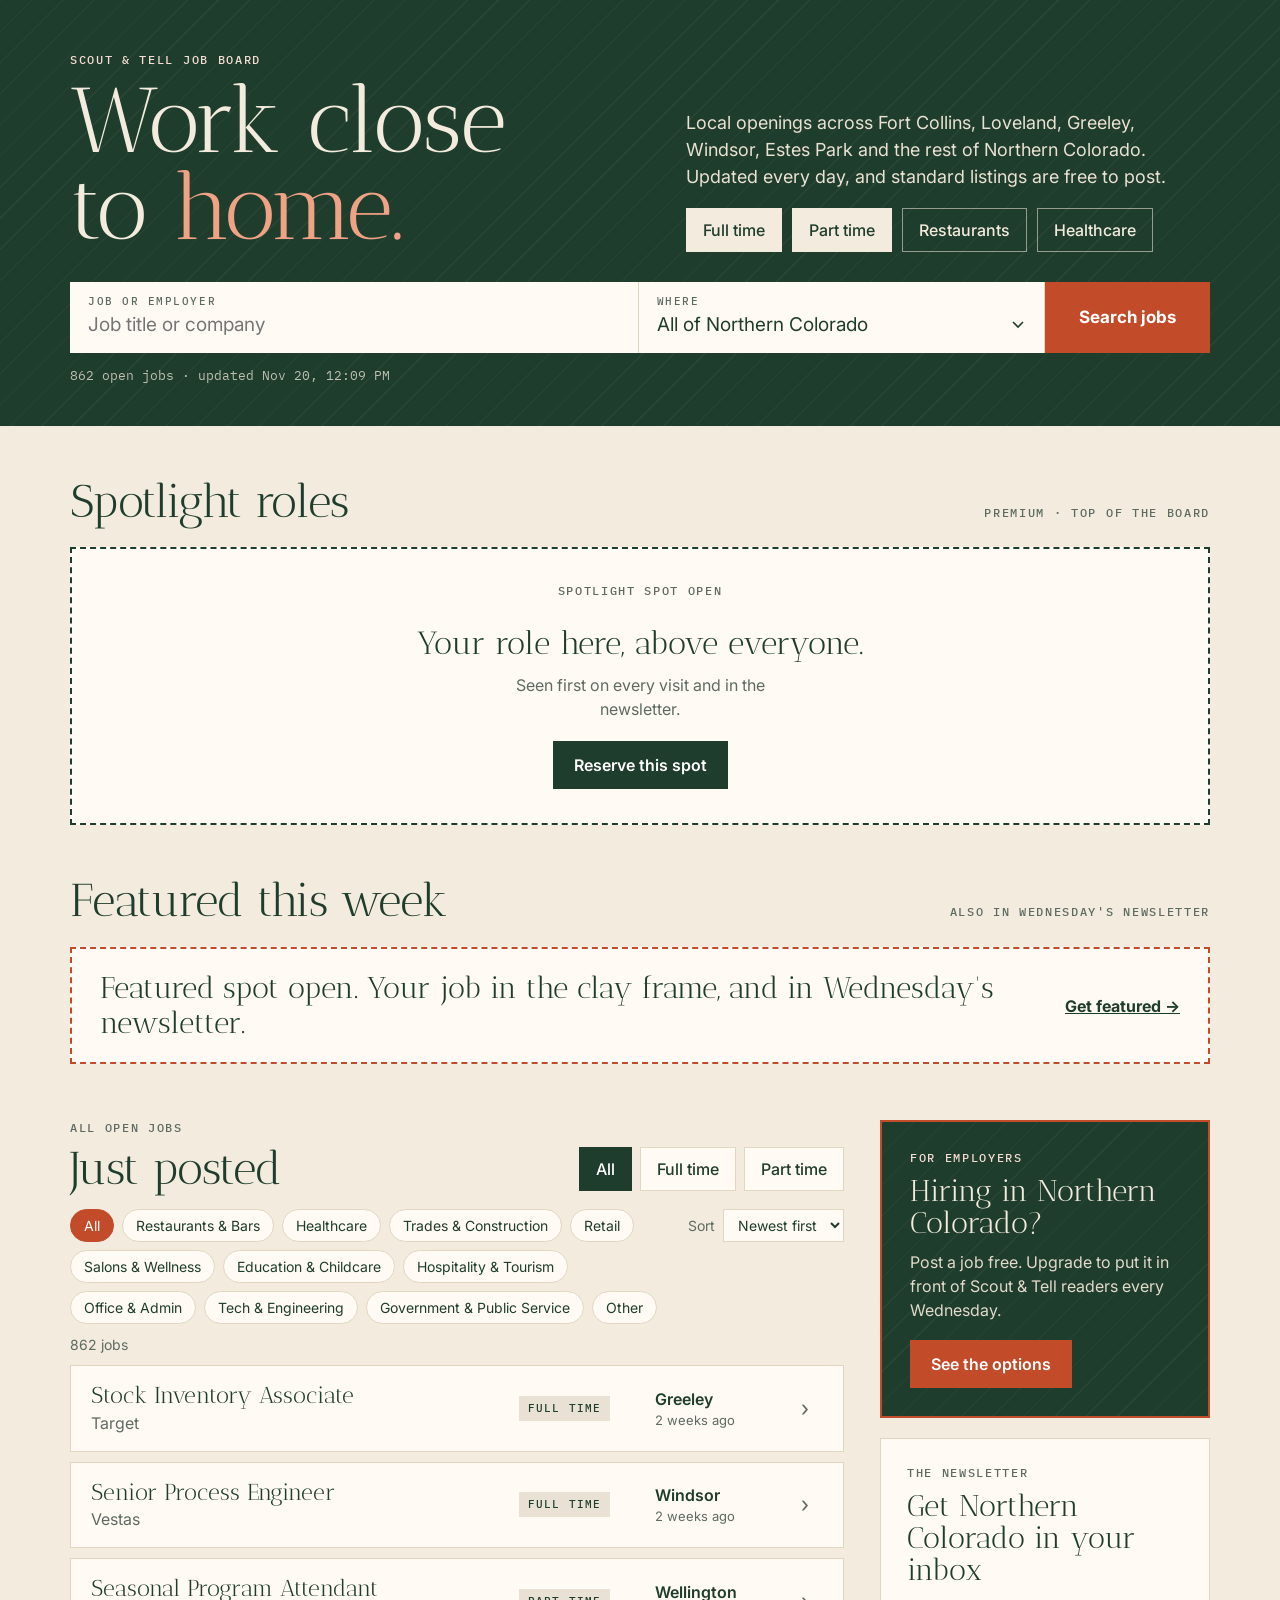
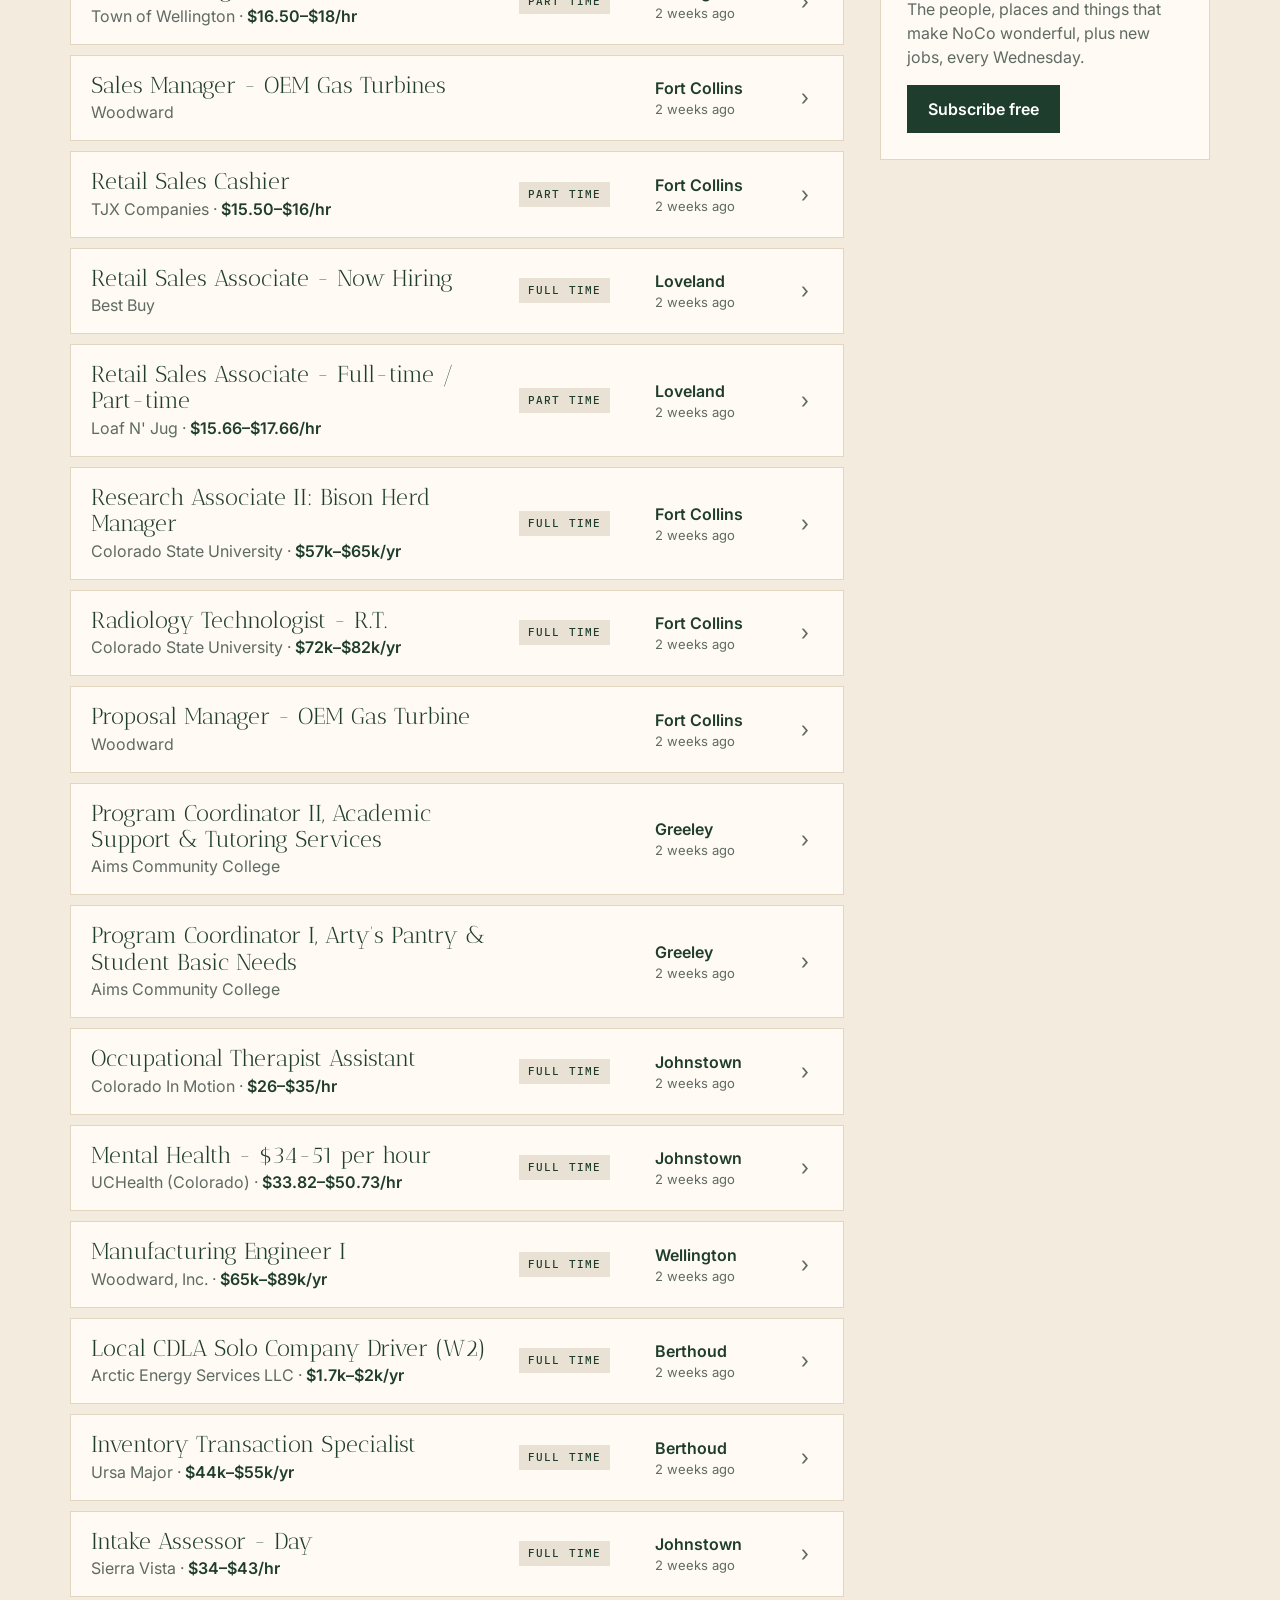
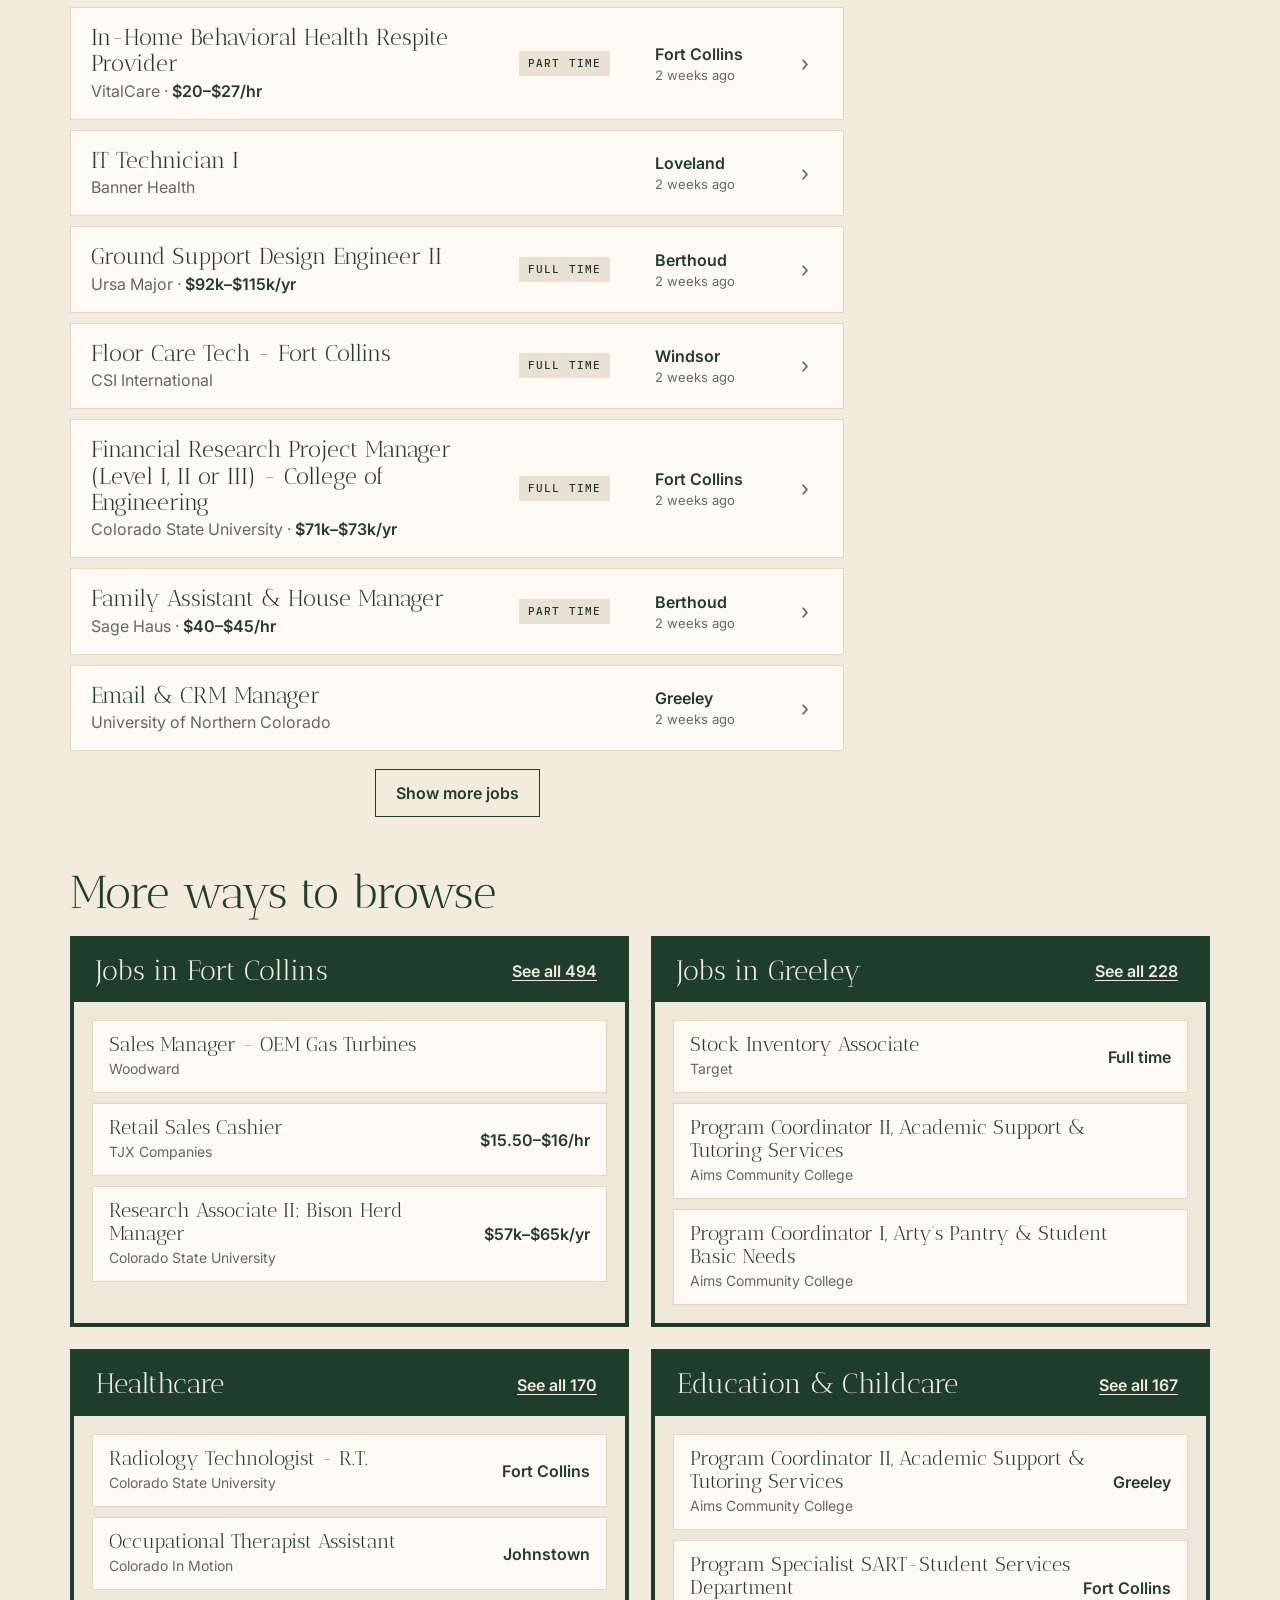
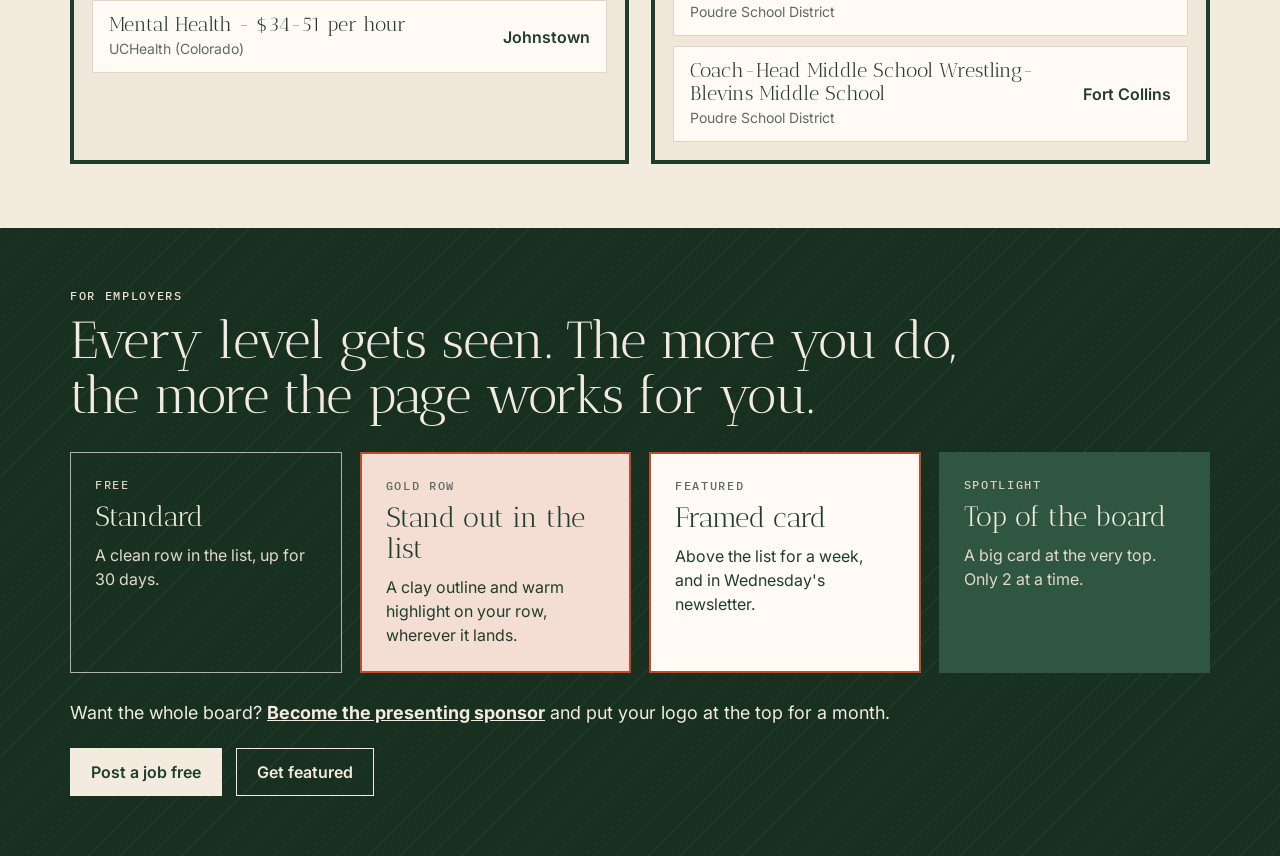
==== docs/jobs/index.html @ 470abff0 "Job board: traffic stats for sponsors + Post-a-job form Counts page views, unique visitors, searches" ====
<!DOCTYPE html>
<html lang="en">
<head>
<meta charset="utf-8">
<meta name="viewport" content="width=device-width, initial-scale=1">
<title>Northern Colorado Jobs | Scout &amp; Tell</title>
<meta name="description" content="Local jobs in Fort Collins, Loveland, Greeley, Windsor, Estes Park and around Northern Colorado, updated every day.">
<link rel="preconnect" href="https://fonts.googleapis.com">
<link rel="preconnect" href="https://fonts.gstatic.com" crossorigin>
<link href="https://fonts.googleapis.com/css2?family=Antic+Didone&family=Inter:wght@400;500;600;700&family=IBM+Plex+Mono:wght@400;500&display=swap" rel="stylesheet">
<link rel="stylesheet" href="jobs.css">
</head>
<body>
<main id="app">

  <!-- hero + search -->
  <header class="j-hero">
    <div class="j-wrap">
      <div class="j-hero-top">
        <div>
          <p class="j-kicker">Scout &amp; Tell job board</p>
          <h1>Work close<br>to <em>home.</em></h1>
        </div>
        <div class="j-hero-side">
          <p>Local openings across Fort Collins, Loveland, Greeley, Windsor, Estes Park and the rest of Northern Colorado. Updated every day, and standard listings are free to post.</p>
          <div class="j-quick" id="quick">
            <button data-type="Full time">Full time</button>
            <button data-type="Part time">Part time</button>
            <button data-cat="Restaurants &amp; Bars">Restaurants</button>
            <button data-cat="Healthcare">Healthcare</button>
          </div>
        </div>
      </div>
      <form class="j-search" id="searchForm" role="search">
        <label class="j-field j-field-q">
          <span>Job or employer</span>
          <input id="q" type="search" placeholder="Job title or company" autocomplete="off">
        </label>
        <label class="j-field j-field-where">
          <span>Where</span>
          <select id="where"><option value="">All of Northern Colorado</option></select>
        </label>
        <button class="j-search-btn" type="submit">Search jobs</button>
      </form>
      <p class="j-meta" id="meta"></p>
    </div>
  </header>

  <div class="j-wrap">
    <!-- spotlight -->
    <section class="j-section" id="spotlightSec">
      <div class="j-sec-head">
        <h2>Spotlight roles</h2>
        <span class="j-tag-line">Premium · top of the board</span>
      </div>
      <div class="j-spot-grid" id="spotlight"></div>
    </section>

    <!-- featured -->
    <section class="j-section" id="featuredSec">
      <div class="j-sec-head">
        <h2>Featured this week</h2>
        <span class="j-tag-line">Also in Wednesday's newsletter</span>
      </div>
      <div class="j-feat-row" id="featured"></div>
    </section>

    <!-- list + sidebar -->
    <div class="j-main">
      <section class="j-list-col" id="listSec" aria-labelledby="listTitle">
        <p class="j-mono">All open jobs</p>
        <div class="j-list-head">
          <h2 id="listTitle">Just posted</h2>
          <div class="j-seg" id="typeSeg" role="group" aria-label="Job type">
            <button data-type="">All</button>
            <button data-type="Full time">Full time</button>
            <button data-type="Part time">Part time</button>
          </div>
        </div>
        <div class="j-list-tools">
          <div class="j-chips" id="cats" aria-label="Category"></div>
          <label class="j-sort">Sort
            <select id="sort">
              <option value="new">Newest first</option>
              <option value="pay">Highest pay</option>
              <option value="az">Title A–Z</option>
            </select>
          </label>
        </div>
        <p class="j-count" id="count"></p>
        <ol class="j-list" id="list"></ol>
        <button class="j-btn j-btn-ghost j-more" id="more" hidden>Show more jobs</button>
      </section>

      <aside class="j-side">
        <div class="j-ad">
          <p class="j-mono">For employers</p>
          <h3>Hiring in Northern Colorado?</h3>
          <p>Post a job free. Upgrade to put it in front of Scout &amp; Tell readers every Wednesday.</p>
          <a class="j-btn j-btn-clay" data-cta="sidebar_options" href="#employers">See the options</a>
        </div>
        <div class="j-sub">
          <p class="j-mono">The newsletter</p>
          <h3>Get Northern Colorado in your inbox</h3>
          <p>The people, places and things that make NoCo wonderful, plus new jobs, every Wednesday.</p>
          <a class="j-btn j-btn-solid" href="https://www.scoutandtell.com/subscribe" target="_top">Subscribe free</a>
        </div>
      </aside>
    </div>

    <!-- browse -->
    <section class="j-section" id="browseSec">
      <div class="j-sec-head"><h2>More ways to browse</h2></div>
      <div class="j-browse" id="browse"></div>
    </section>
  </div>

  <!-- employers -->
  <section class="j-employers" id="employers">
    <div class="j-wrap">
      <p class="j-kicker">For employers</p>
      <h2>Every level gets seen. The more you do, the more the page works for you.</h2>
      <div class="j-tiers">
        <div class="j-tier"><p class="j-mono">Free</p><h3>Standard</h3><p>A clean row in the list, up for 30 days.</p></div>
        <div class="j-tier j-tier-gold"><p class="j-mono">Gold row</p><h3>Stand out in the list</h3><p>A clay outline and warm highlight on your row, wherever it lands.</p></div>
        <div class="j-tier j-tier-feat"><p class="j-mono">Featured</p><h3>Framed card</h3><p>Above the list for a week, and in Wednesday's newsletter.</p></div>
        <div class="j-tier j-tier-spot"><p class="j-mono">Spotlight</p><h3>Top of the board</h3><p>A big card at the very top. Only 2 at a time.</p></div>
      </div>
      <p class="j-presenting">Want the whole board? <a id="presentingLink" href="#">Become the presenting sponsor</a> and put your logo at the top for a month.</p>
      <div class="j-emp-actions">
        <a class="j-btn j-btn-cream" id="postLink" href="#">Post a job free</a>
        <a class="j-btn j-btn-outline" id="featureLink" href="#">Get featured</a>
      </div>
    </div>
  </section>
</main>

<dialog class="j-modal" id="jobModal" aria-labelledby="mTitle">
  <button class="j-close" data-close aria-label="Close">×</button>
  <div id="mBody"></div>
</dialog>

<dialog class="j-modal" id="postModal" aria-labelledby="postTitle">
  <button class="j-close" data-close aria-label="Close">×</button>
  <div class="j-m-head"><p class="j-mono">For employers</p><h2 id="postTitle">Post a job</h2>
    <div class="j-m-facts"><span>Standard listings are free for 30 days.</span></div></div>
  <div class="j-m-body">
    <form id="postForm" class="j-form">
      <label>Job title<input name="title" required maxlength="120"></label>
      <label>Business name<input name="company" required maxlength="100"></label>
      <div class="j-form-row">
        <label>Town<select name="town" required><option value="">Choose…</option><option>Fort Collins</option><option>Loveland</option><option>Greeley</option><option>Windsor</option><option>Estes Park</option><option>Berthoud</option><option>Wellington</option><option>Timnath</option><option>Johnstown</option><option>Evans</option><option>Severance</option><option>Laporte</option></select></label>
        <label>Type<select name="type"><option>Full time</option><option>Part time</option><option>Contract / Seasonal</option></select></label>
      </div>
      <label>Pay range <small>(Colorado requires it)</small><input name="pay" required maxlength="60" placeholder="$18–$22/hr"></label>
      <label>Where to apply <small>(link or email)</small><input name="applyUrl" required maxlength="500" placeholder="https://… or hiring@…"></label>
      <label>About the job<textarea name="description" rows="4" maxlength="1500"></textarea></label>
      <label>Listing level<select name="tierWanted"><option>Standard (free)</option><option>Gold row</option><option>Featured</option><option>Spotlight</option></select></label>
      <div class="j-form-row">
        <label>Your name<input name="contactName" required maxlength="80"></label>
        <label>Your email<input name="contactEmail" type="email" required maxlength="120"></label>
      </div>
      <label class="j-hp">Website<input name="website" tabindex="-1" autocomplete="off"></label>
      <button class="j-btn j-btn-clay" type="submit">Submit job</button>
    </form>
    <p class="j-m-small" id="postMsg" role="status"></p>
  </div>
</dialog>

<script src="jobs.js"></script>
</body>
</html>
---- docs/jobs/jobs.css ----
/* Scout & Tell job board — same palette and type as the events calendar */
:root {
  --forest: #1F3D2D;
  --forest-2: #2E5641;
  --forest-3: #17301F;
  --clay: #C24B2A;
  --clay-soft: #F4DDD3;
  --cream: #F3EBDD;
  --paper: #FFFAF4;
  --ink: #1F3D2D;
  --muted: #5E6B63;
  --line: #E2D6C3;
  --serif: "Antic Didone", Georgia, "Times New Roman", serif;
  --sans: Inter, system-ui, -apple-system, "Segoe UI", sans-serif;
  --mono: "IBM Plex Mono", ui-monospace, Menlo, monospace;
  --stripes: repeating-linear-gradient(135deg, rgb(255 255 255 / .045) 0 1px, transparent 1px 22px);
}
* { box-sizing: border-box; }
html, body { margin: 0; background: var(--cream); color: var(--ink); font: 400 16px/1.5 var(--sans); }
a { color: var(--clay); }
button, select, input { font: inherit; color: inherit; }
button { cursor: pointer; }
[hidden] { display: none !important; }
html.st-embedded, html.st-embedded body { overflow: hidden; height: auto; }

.j-wrap { max-width: 1180px; margin: 0 auto; padding: 0 20px; }
.j-mono, .j-kicker, .j-tag-line { font: 500 12px/1.4 var(--mono); letter-spacing: .14em; text-transform: uppercase; color: var(--muted); margin: 0 0 8px; }
.j-kicker { color: var(--clay-soft); }

/* buttons */
.j-btn { display: inline-block; border: 1px solid var(--forest); padding: 11px 20px; font-weight: 600; text-decoration: none; background: transparent; color: var(--forest); transition: background .15s, color .15s; }
.j-btn-solid { background: var(--forest); color: #fff; }
.j-btn-solid:hover { background: var(--forest-2); }
.j-btn-clay { background: var(--clay); border-color: var(--clay); color: #fff; }
.j-btn-clay:hover { background: #a83e21; }
.j-btn-ghost:hover { background: var(--paper); }
.j-btn-cream { background: var(--cream); border-color: var(--cream); color: var(--forest); }
.j-btn-outline { border-color: var(--cream); color: var(--cream); }
.j-btn-outline:hover { background: rgb(255 255 255 / .08); }

/* hero */
.j-hero { background: var(--forest) var(--stripes); color: var(--cream); padding: 52px 0 40px; }
.j-hero-top { display: grid; grid-template-columns: 1.1fr 1fr; gap: 40px; align-items: end; margin-bottom: 30px; }
.j-hero h1 { font: 400 clamp(46px, 7.5vw, 92px)/.95 var(--serif); letter-spacing: -.02em; margin: 0; }
.j-hero h1 em { font-style: normal; color: #F0A285; }
.j-hero-side p { font-size: 18px; margin: 0 0 18px; color: #E9E1D2; }
.j-quick { display: flex; flex-wrap: wrap; gap: 10px; }
.j-quick button { border: 1px solid rgb(243 235 221 / .55); background: transparent; color: var(--cream); padding: 9px 16px; font-weight: 500; }
.j-quick button:hover, .j-quick button.on { background: var(--cream); color: var(--forest); }
.j-search { display: grid; grid-template-columns: 1.4fr 1fr auto; background: var(--paper); }
.j-field { display: block; padding: 12px 18px; border-right: 1px solid var(--line); color: var(--ink); }
.j-field span { display: block; font: 500 11px/1.4 var(--mono); letter-spacing: .14em; text-transform: uppercase; color: var(--muted); }
.j-field input, .j-field select { width: 100%; border: 0; background: transparent; font-size: 19px; padding: 2px 0; outline: none; color: var(--ink); }
.j-field select { appearance: none; cursor: pointer; background: url("data:image/svg+xml,%3Csvg xmlns='http://www.w3.org/2000/svg' width='12' height='8'%3E%3Cpath d='M1 1l5 5 5-5' fill='none' stroke='%231F3D2D' stroke-width='1.6'/%3E%3C/svg%3E") right 2px center no-repeat; padding-right: 22px; }
.j-field:focus-within { box-shadow: inset 0 -3px 0 var(--clay); }
.j-search-btn { border: 0; background: var(--clay); color: #fff; font-weight: 700; padding: 0 34px; font-size: 17px; }
.j-search-btn:hover { background: #a83e21; }
.j-meta { font: 400 13px/1.4 var(--mono); color: rgb(243 235 221 / .75); margin: 14px 0 0; }

/* sections */
.j-section { margin: 52px 0 0; }
.j-sec-head { display: flex; justify-content: space-between; align-items: baseline; gap: 16px; flex-wrap: wrap; margin-bottom: 18px; }
.j-sec-head h2, .j-list-head h2 { font: 400 clamp(32px, 4vw, 46px)/1.05 var(--serif); letter-spacing: -.015em; margin: 0; }

/* spotlight */
.j-spot-grid { display: grid; grid-template-columns: repeat(2, 1fr); gap: 22px; }
.j-spot { position: relative; display: flex; flex-direction: column; min-height: 320px; background: var(--forest) var(--stripes); color: var(--cream); border: 0; text-align: left; padding: 0; transition: transform .2s, box-shadow .2s; }
.j-spot:hover, .j-spot:focus-visible { transform: translateY(-3px); box-shadow: 0 22px 40px -22px rgb(23 48 31 / .7); outline: none; }
.j-spot-top { padding: 26px 28px 0; flex: 1; }
.j-spot-co { display: flex; justify-content: space-between; gap: 12px; font: 500 13px/1.4 var(--mono); letter-spacing: .12em; text-transform: uppercase; }
.j-badge { background: var(--clay-soft); color: var(--forest); padding: 4px 10px; font: 500 12px/1.4 var(--mono); letter-spacing: .1em; white-space: nowrap; align-self: flex-start; }
.j-spot h3 { font: 400 clamp(30px, 3vw, 42px)/1.02 var(--serif); margin: 22px 0 10px; }
.j-spot-blurb { color: #DCD3C3; margin: 0 0 12px; }
.j-spot-foot { display: flex; justify-content: space-between; align-items: center; padding: 18px 28px; background: rgb(0 0 0 / .18); }
.j-spot-foot strong { display: block; font: 400 24px/1.1 var(--serif); }
.j-spot-foot small { font: 500 12px/1.4 var(--mono); letter-spacing: .12em; text-transform: uppercase; color: #CFC6B5; }
.j-arrow { flex: none; width: 52px; height: 52px; border-radius: 50%; background: var(--cream); color: var(--forest); display: grid; place-items: center; font-size: 22px; }
.j-open { display: flex; flex-direction: column; justify-content: center; align-items: center; text-align: center; gap: 6px; min-height: 320px; padding: 28px; border: 2px dashed var(--forest); background: var(--paper); }
.j-open h3 { font: 400 32px/1.1 var(--serif); margin: 6px 0; }
.j-open p { margin: 0 0 14px; color: var(--muted); max-width: 300px; }
.j-open.wide { grid-column: 1 / -1; min-height: 0; padding: 34px; }

/* featured */
.j-feat-row { display: grid; grid-auto-flow: column; grid-auto-columns: minmax(250px, 1fr); gap: 20px; overflow-x: auto; padding-bottom: 6px; scroll-snap-type: x mandatory; }
.j-feat { scroll-snap-align: start; text-align: left; background: var(--paper); border: 2px solid var(--clay); outline: 1px solid var(--clay); outline-offset: -8px; padding: 26px 26px 20px; display: flex; flex-direction: column; min-height: 220px; transition: background .15s; }
.j-feat:hover, .j-feat:focus-visible { background: #fff; }
.j-feat .j-co { font: 500 12px/1.4 var(--mono); letter-spacing: .12em; text-transform: uppercase; color: var(--muted); }
.j-feat h3 { font: 400 28px/1.08 var(--serif); margin: 14px 0 auto; padding-bottom: 16px; }
.j-feat-foot { display: flex; justify-content: space-between; gap: 10px; border-top: 1px solid var(--clay); padding-top: 12px; font-weight: 600; }
.j-feat-foot span:last-child { font: 400 13px/1.6 var(--mono); color: var(--muted); }
.j-banner { display: flex; justify-content: space-between; align-items: center; gap: 16px; border: 2px dashed var(--clay); background: var(--paper); padding: 22px 28px; }
.j-banner p { margin: 0; font: 400 clamp(22px, 2.6vw, 30px)/1.15 var(--serif); }
.j-banner a { font-weight: 700; color: var(--forest); white-space: nowrap; }

/* main list */
.j-main { display: grid; grid-template-columns: 1fr 330px; gap: 36px; margin-top: 56px; align-items: start; }
.j-list-head { display: flex; justify-content: space-between; align-items: center; gap: 16px; flex-wrap: wrap; margin-bottom: 16px; }
.j-seg { display: inline-flex; gap: 8px; }
.j-seg button { border: 1px solid var(--line); background: var(--paper); padding: 9px 16px; font-weight: 500; }
.j-seg button.on { background: var(--forest); border-color: var(--forest); color: #fff; }
.j-list-tools { display: flex; justify-content: space-between; gap: 14px; align-items: flex-start; margin-bottom: 10px; }
.j-chips { display: flex; flex-wrap: wrap; gap: 8px; }
.j-chips button { border: 1px solid var(--line); background: var(--paper); border-radius: 999px; padding: 5px 13px; font-size: 14px; }
.j-chips button:hover:not(.on) { border-color: var(--forest); }
.j-chips button.on { background: var(--clay); border-color: var(--clay); color: #fff; }
.j-sort { flex: none; font-size: 14px; color: var(--muted); display: flex; gap: 8px; align-items: center; }
.j-sort select { border: 1px solid var(--line); background: var(--paper); padding: 6px 10px; color: var(--ink); }
.j-count { font-size: 14px; color: var(--muted); margin: 0 0 10px; }
.j-list { list-style: none; margin: 0; padding: 0; display: grid; gap: 10px; }
.j-row { width: 100%; display: grid; grid-template-columns: 1fr 120px 130px 22px; gap: 16px; align-items: center; text-align: left; background: var(--paper); border: 1px solid var(--line); padding: 16px 20px; transition: border-color .15s, box-shadow .15s; }
.j-row:hover, .j-row:focus-visible { border-color: var(--forest); box-shadow: 0 10px 22px -16px rgb(31 61 45 / .5); outline: none; }
.j-row.gold { background: linear-gradient(100deg, var(--clay-soft), #FBEFE8 60%, var(--clay-soft)); border: 2px solid var(--clay); }
.j-row h3 { font: 400 23px/1.15 var(--serif); margin: 0; }
.j-row .j-co-line { color: var(--muted); margin-top: 2px; }
.j-row .j-pay { color: var(--forest); font-weight: 600; white-space: nowrap; }
.j-pill { justify-self: start; font: 500 11px/1 var(--mono); letter-spacing: .1em; text-transform: uppercase; background: #E9E1D3; padding: 7px 9px; }
.j-row-where { font-weight: 600; }
.j-row-where small { display: block; font-weight: 400; color: var(--muted); font-size: 13px; }
.j-chev { font-size: 22px; color: var(--muted); }
.j-more { margin: 18px auto 0; display: block; }
.j-empty { padding: 34px; text-align: center; background: var(--paper); border: 1px dashed var(--line); color: var(--muted); }

/* sidebar */
.j-side { display: grid; gap: 20px; position: sticky; top: 16px; }
.j-ad { background: var(--forest) var(--stripes); color: var(--cream); padding: 28px; border: 2px solid var(--clay); }
.j-ad .j-mono { color: var(--clay-soft); }
.j-ad h3, .j-sub h3 { font: 400 30px/1.08 var(--serif); margin: 6px 0 10px; }
.j-ad p:not(.j-mono) { color: #E2DACB; margin: 0 0 18px; }
.j-sub { background: var(--paper); border: 1px solid var(--line); padding: 26px; }
.j-sub p:not(.j-mono) { color: var(--muted); margin: 0 0 16px; }

/* browse */
.j-browse { display: grid; grid-template-columns: repeat(2, 1fr); gap: 22px; }
.j-box { border: 4px solid var(--forest); background: #EFE7D9; }
.j-box-head { display: flex; justify-content: space-between; align-items: center; background: var(--forest); color: var(--cream); padding: 16px 22px; }
.j-box-head h3 { font: 400 28px/1.1 var(--serif); margin: 0; }
.j-box-head button { border: 0; background: none; color: var(--cream); font-weight: 600; text-decoration: underline; text-underline-offset: 3px; }
.j-box ul { list-style: none; margin: 0; padding: 18px; display: grid; gap: 10px; }
.j-mini { width: 100%; display: flex; justify-content: space-between; gap: 12px; align-items: center; text-align: left; background: var(--paper); border: 1px solid var(--line); padding: 12px 16px; }
.j-mini.gold { background: var(--clay-soft); border: 2px solid var(--clay); }
.j-mini:hover { border-color: var(--forest); }
.j-mini strong { display: block; font: 400 20px/1.15 var(--serif); }
.j-mini span { color: var(--muted); font-size: 14px; }
.j-mini em { font-style: normal; font-weight: 600; white-space: nowrap; }

/* employers */
.j-employers { background: var(--forest-3) var(--stripes); color: var(--cream); margin-top: 64px; padding: 60px 0; }
.j-employers h2 { font: 400 clamp(32px, 4.2vw, 52px)/1.05 var(--serif); letter-spacing: -.015em; margin: 0 0 30px; max-width: 900px; }
.j-tiers { display: grid; grid-template-columns: repeat(4, 1fr); gap: 18px; }
.j-tier { border: 1px solid rgb(243 235 221 / .7); padding: 24px; }
.j-tier .j-mono { color: #D8CFBF; }
.j-tier h3 { font: 400 28px/1.1 var(--serif); margin: 6px 0 10px; }
.j-tier p:not(.j-mono) { margin: 0; color: #E2DACB; }
.j-tier-gold { background: var(--clay-soft); color: var(--forest); border: 2px solid var(--clay); }
.j-tier-feat { background: var(--paper); color: var(--forest); border: 2px solid var(--clay); }
.j-tier-gold .j-mono, .j-tier-feat .j-mono { color: var(--muted); }
.j-tier-gold p:not(.j-mono), .j-tier-feat p:not(.j-mono) { color: var(--ink); }
.j-tier-spot { background: var(--forest-2); border-color: var(--forest-2); }
.j-presenting { margin: 26px 0 22px; font-size: 18px; }
.j-presenting a { color: var(--cream); font-weight: 700; }
.j-emp-actions { display: flex; gap: 14px; flex-wrap: wrap; }

/* modal */
.j-modal { border: 0; padding: 0; width: min(660px, calc(100vw - 24px)); max-height: calc(100vh - 40px); background: var(--paper); color: var(--ink); box-shadow: 0 30px 60px -20px rgb(0 0 0 / .45); }
.j-modal::backdrop { background: rgb(31 61 45 / .6); }
.j-close { position: absolute; top: 12px; right: 14px; border: 0; background: none; font-size: 30px; line-height: 1; color: var(--muted); }
.j-m-head { background: var(--forest) var(--stripes); color: var(--cream); padding: 30px 30px 24px; }
.j-m-head .j-mono { color: var(--clay-soft); }
.j-m-head h2 { font: 400 38px/1.05 var(--serif); margin: 4px 0 8px; }
.j-m-head + .j-close { color: var(--cream); }
.j-m-facts { display: flex; flex-wrap: wrap; gap: 8px 18px; font-weight: 500; color: #E2DACB; }
.j-m-body { padding: 24px 30px 30px; }
.j-m-body p { margin: 0 0 16px; }
.j-m-desc { color: #33463A; }
.j-m-actions { display: flex; gap: 14px; align-items: center; flex-wrap: wrap; margin-top: 8px; }
.j-m-small { font-size: 13px; color: var(--muted); }

/* phones */
@media (max-width: 900px) {
  .j-hero-top { grid-template-columns: 1fr; gap: 20px; }
  .j-search { grid-template-columns: 1fr; }
  .j-field { border-right: 0; border-bottom: 1px solid var(--line); }
  .j-search-btn { padding: 16px; }
  .j-spot-grid { grid-template-columns: 1fr; }
  .j-spot, .j-open { min-height: 0; }
  .j-spot-top { padding-bottom: 10px; }
  .j-main { grid-template-columns: 1fr; }
  .j-side { position: static; }
  .j-browse, .j-tiers { grid-template-columns: 1fr; }
  .j-row { grid-template-columns: 1fr 22px; gap: 6px 12px; padding: 14px 16px; }
  .j-row > .j-pill, .j-row > .j-row-where { grid-column: 1; }
  .j-row > .j-chev { grid-column: 2; grid-row: 1; align-self: center; }
  .j-row-where { display: flex; gap: 10px; align-items: baseline; }
  .j-list-tools { flex-direction: column; }
  .j-banner { flex-direction: column; align-items: flex-start; }
}

/* post-a-job form */
.j-form { display: grid; gap: 14px; }
.j-form label { display: grid; gap: 5px; font-weight: 600; font-size: 14px; }
.j-form small { font-weight: 400; color: var(--muted); }
.j-form input, .j-form select, .j-form textarea { font: inherit; font-weight: 400; padding: 10px 12px; border: 1px solid var(--line); background: #fff; color: var(--ink); }
.j-form input:focus, .j-form select:focus, .j-form textarea:focus { outline: 2px solid var(--clay); outline-offset: -1px; }
.j-form-row { display: grid; grid-template-columns: 1fr 1fr; gap: 12px; }
.j-hp { position: absolute; left: -9999px; }
@media (max-width: 600px) { .j-form-row { grid-template-columns: 1fr; } }
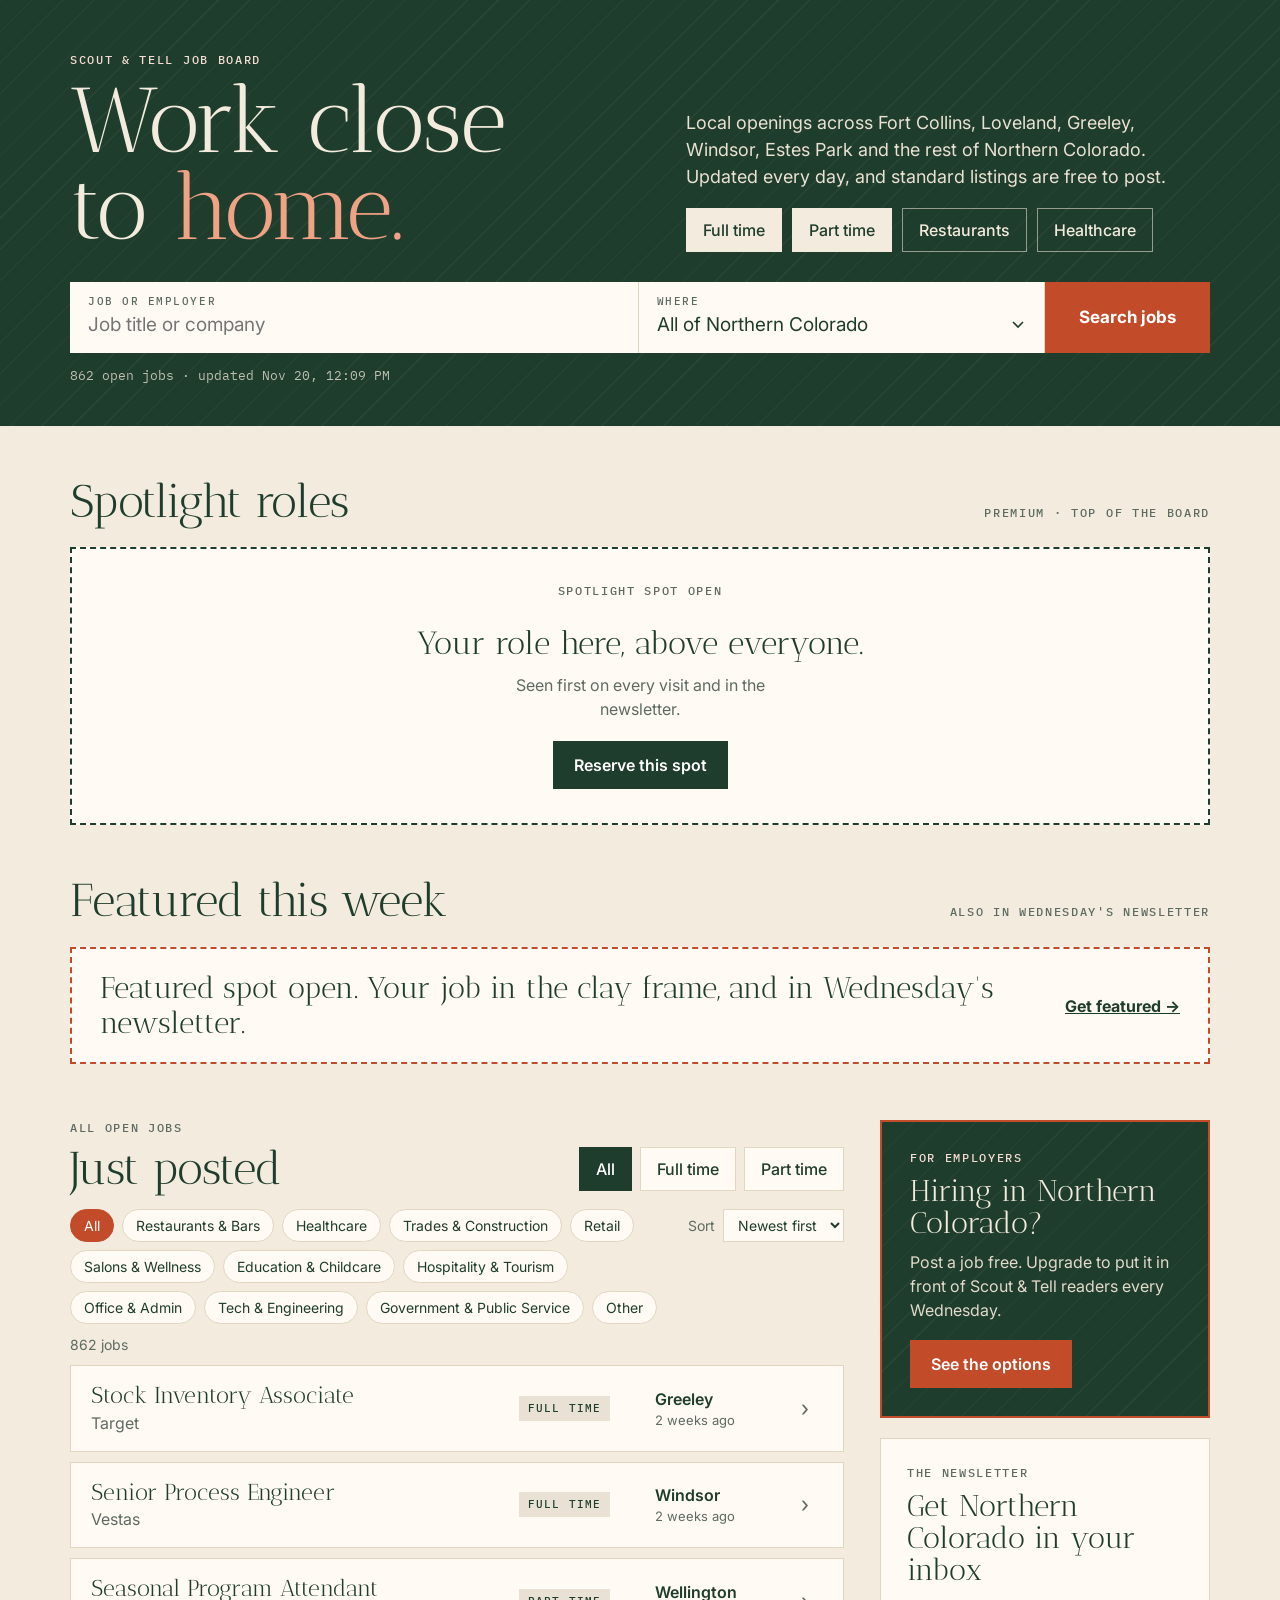
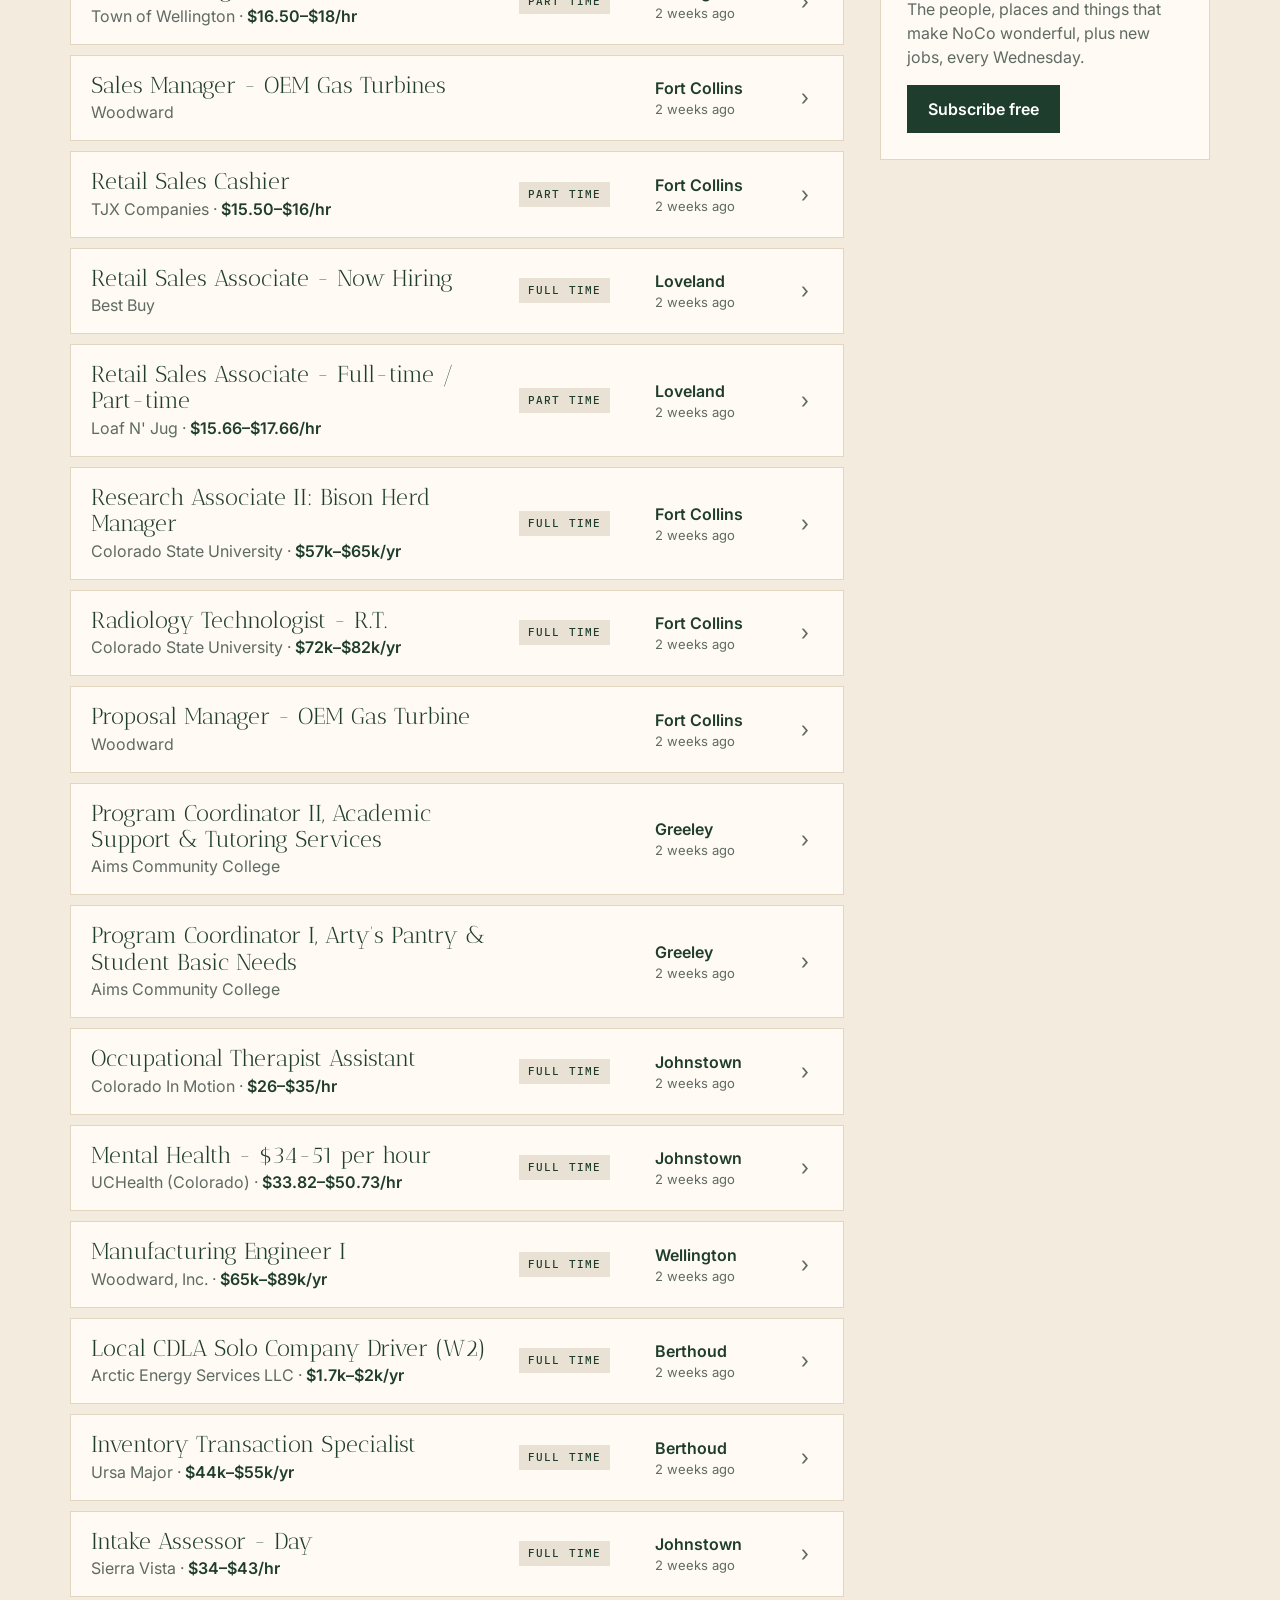
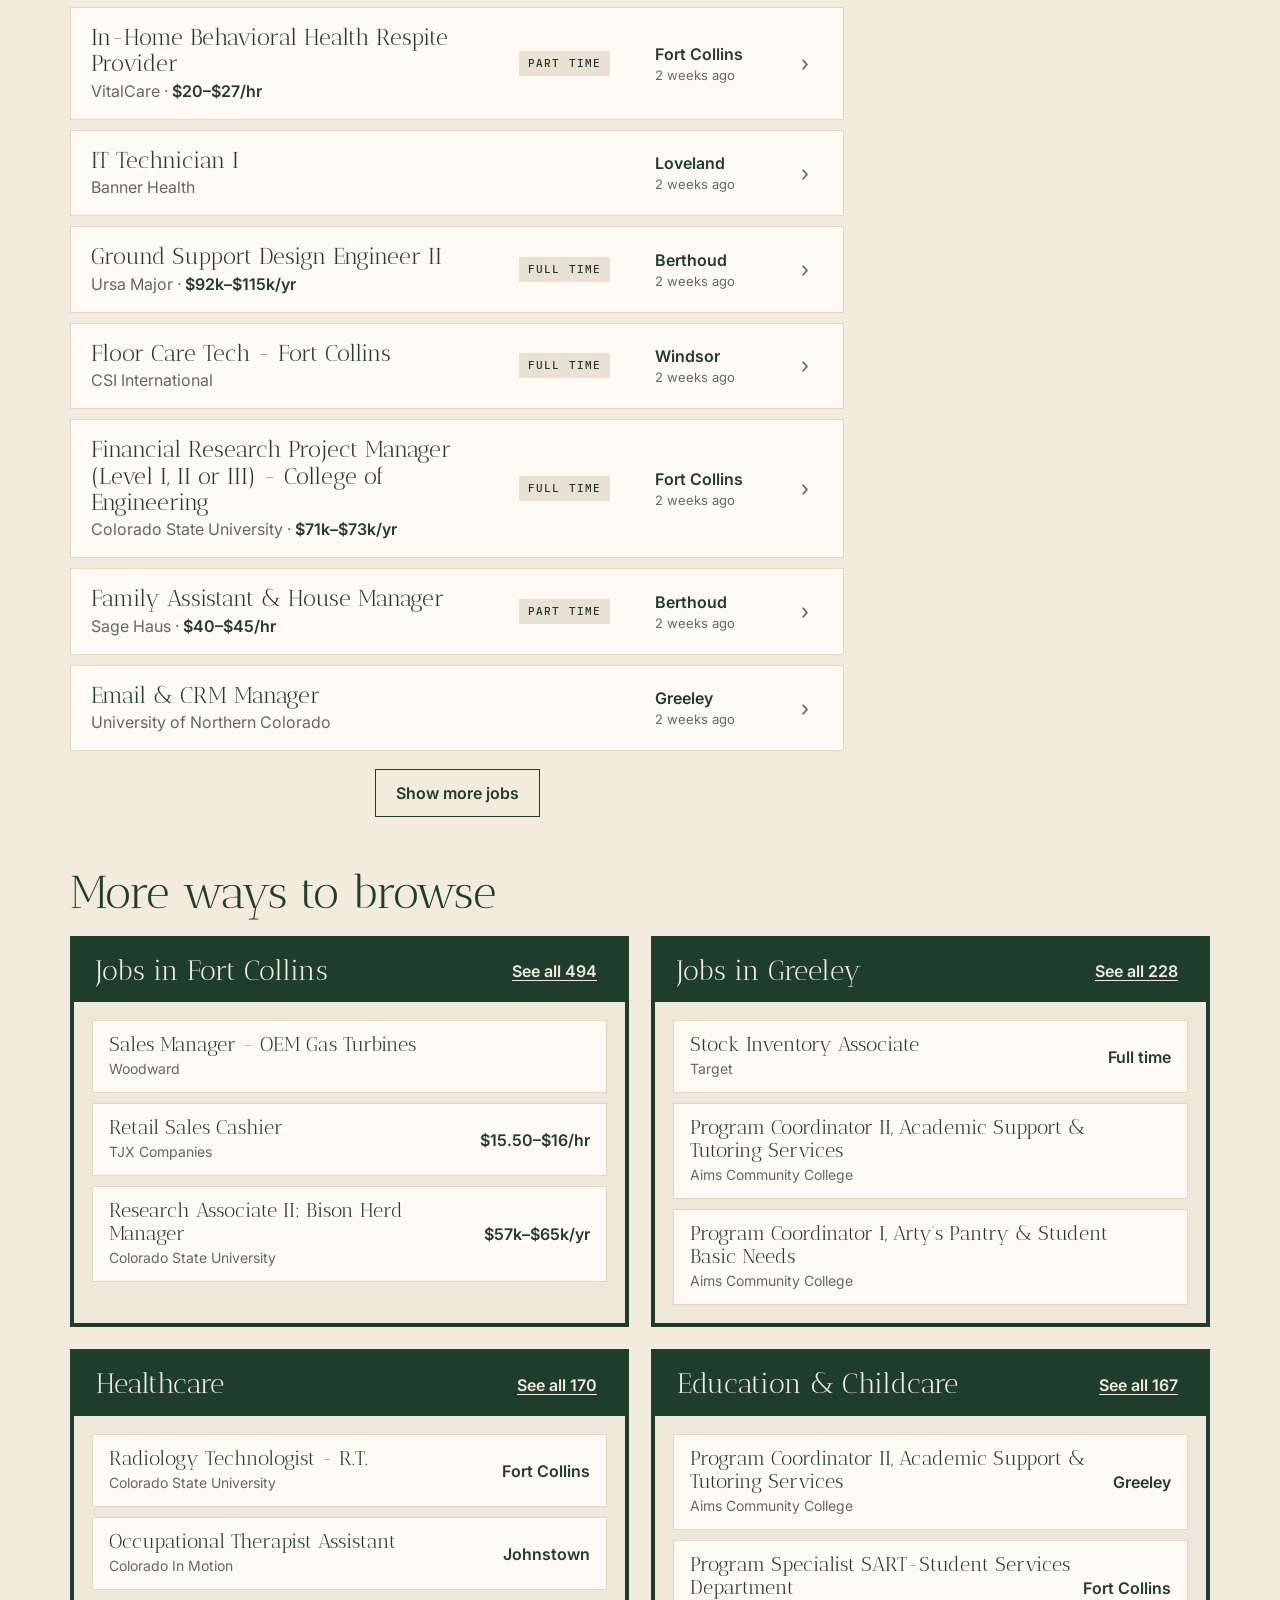
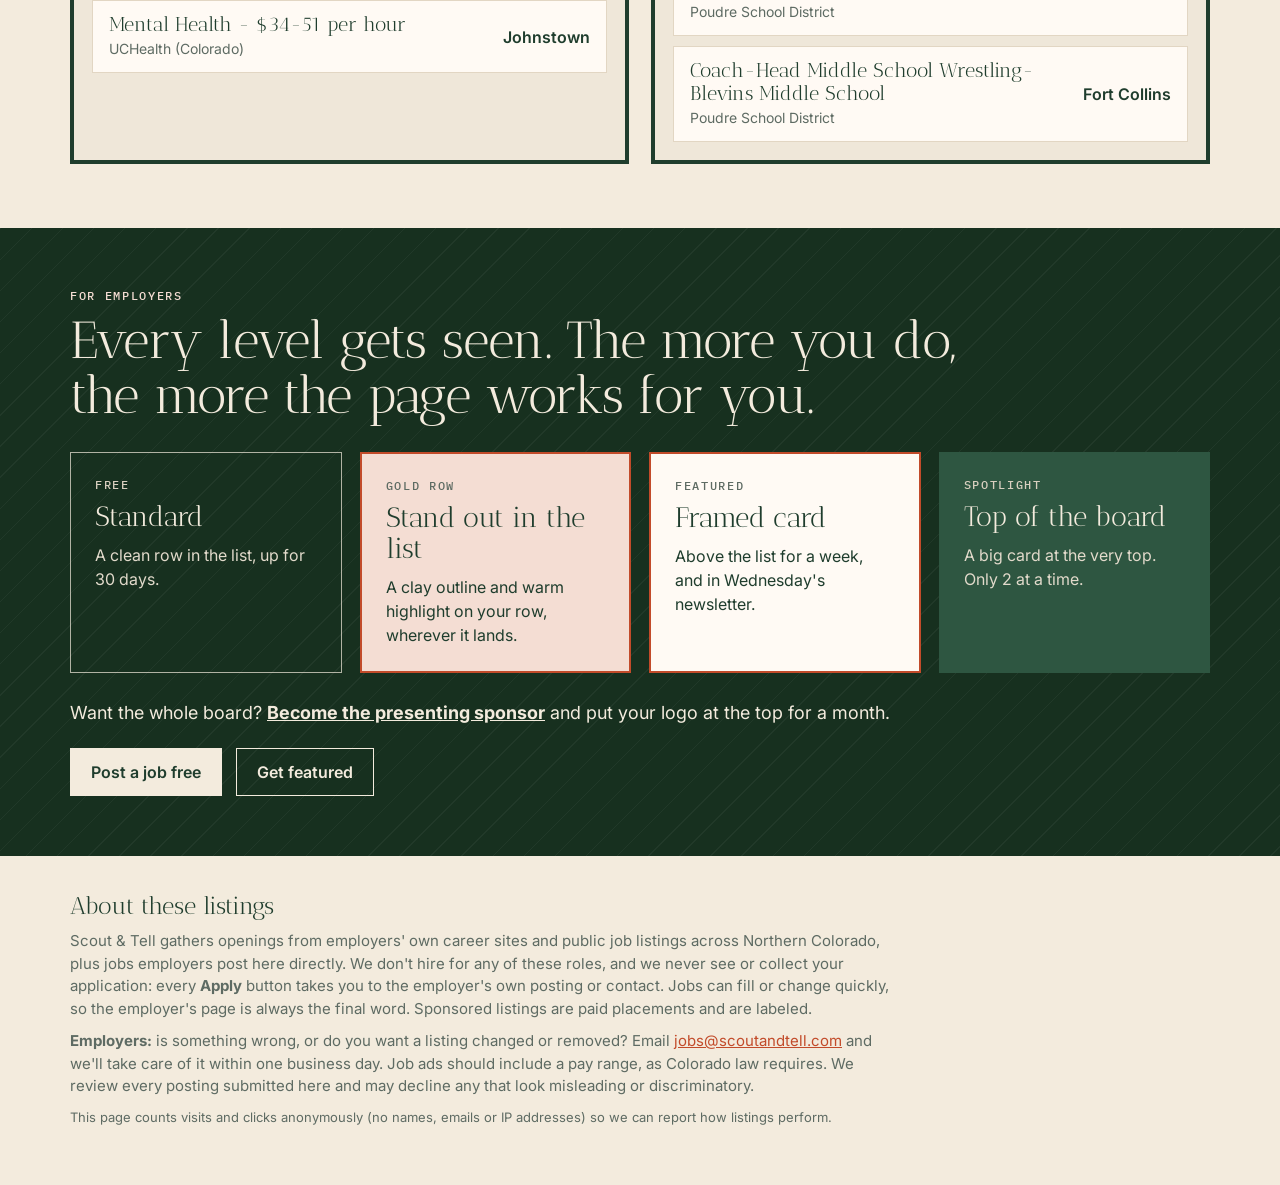
==== commit f5215786: "Job board: add 'About these listings' note (sources, no applicant data, takedowns) Co-Authored-By: C" ====
--- a/docs/jobs/index.html
+++ b/docs/jobs/index.html
@@ -133,6 +133,15 @@
       </div>
     </div>
   </section>
+
+  <section class="j-about" id="about-listings">
+    <div class="j-wrap">
+      <h2>About these listings</h2>
+      <p>Scout &amp; Tell gathers openings from employers' own career sites and public job listings across Northern Colorado, plus jobs employers post here directly. We don't hire for any of these roles, and we never see or collect your application: every <strong>Apply</strong> button takes you to the employer's own posting or contact. Jobs can fill or change quickly, so the employer's page is always the final word. Sponsored listings are paid placements and are labeled.</p>
+      <p><strong>Employers:</strong> is something wrong, or do you want a listing changed or removed? Email <a href="mailto:jobs@scoutandtell.com?subject=Job%20listing%20change">jobs@scoutandtell.com</a> and we'll take care of it within one business day. Job ads should include a pay range, as Colorado law requires. We review every posting submitted here and may decline any that look misleading or discriminatory.</p>
+      <p class="j-m-small">This page counts visits and clicks anonymously (no names, emails or IP addresses) so we can report how listings perform.</p>
+    </div>
+  </section>
 </main>
 
 <dialog class="j-modal" id="jobModal" aria-labelledby="mTitle">
--- a/docs/jobs/jobs.css
+++ b/docs/jobs/jobs.css
@@ -204,3 +204,8 @@
 .j-form-row { display: grid; grid-template-columns: 1fr 1fr; gap: 12px; }
 .j-hp { position: absolute; left: -9999px; }
 @media (max-width: 600px) { .j-form-row { grid-template-columns: 1fr; } }
+
+/* about these listings */
+.j-about { padding: 36px 0 48px; color: var(--muted); font-size: 15px; }
+.j-about h2 { font: 400 24px/1.2 var(--serif); color: var(--ink); margin: 0 0 10px; }
+.j-about p { max-width: 820px; margin: 0 0 10px; }
